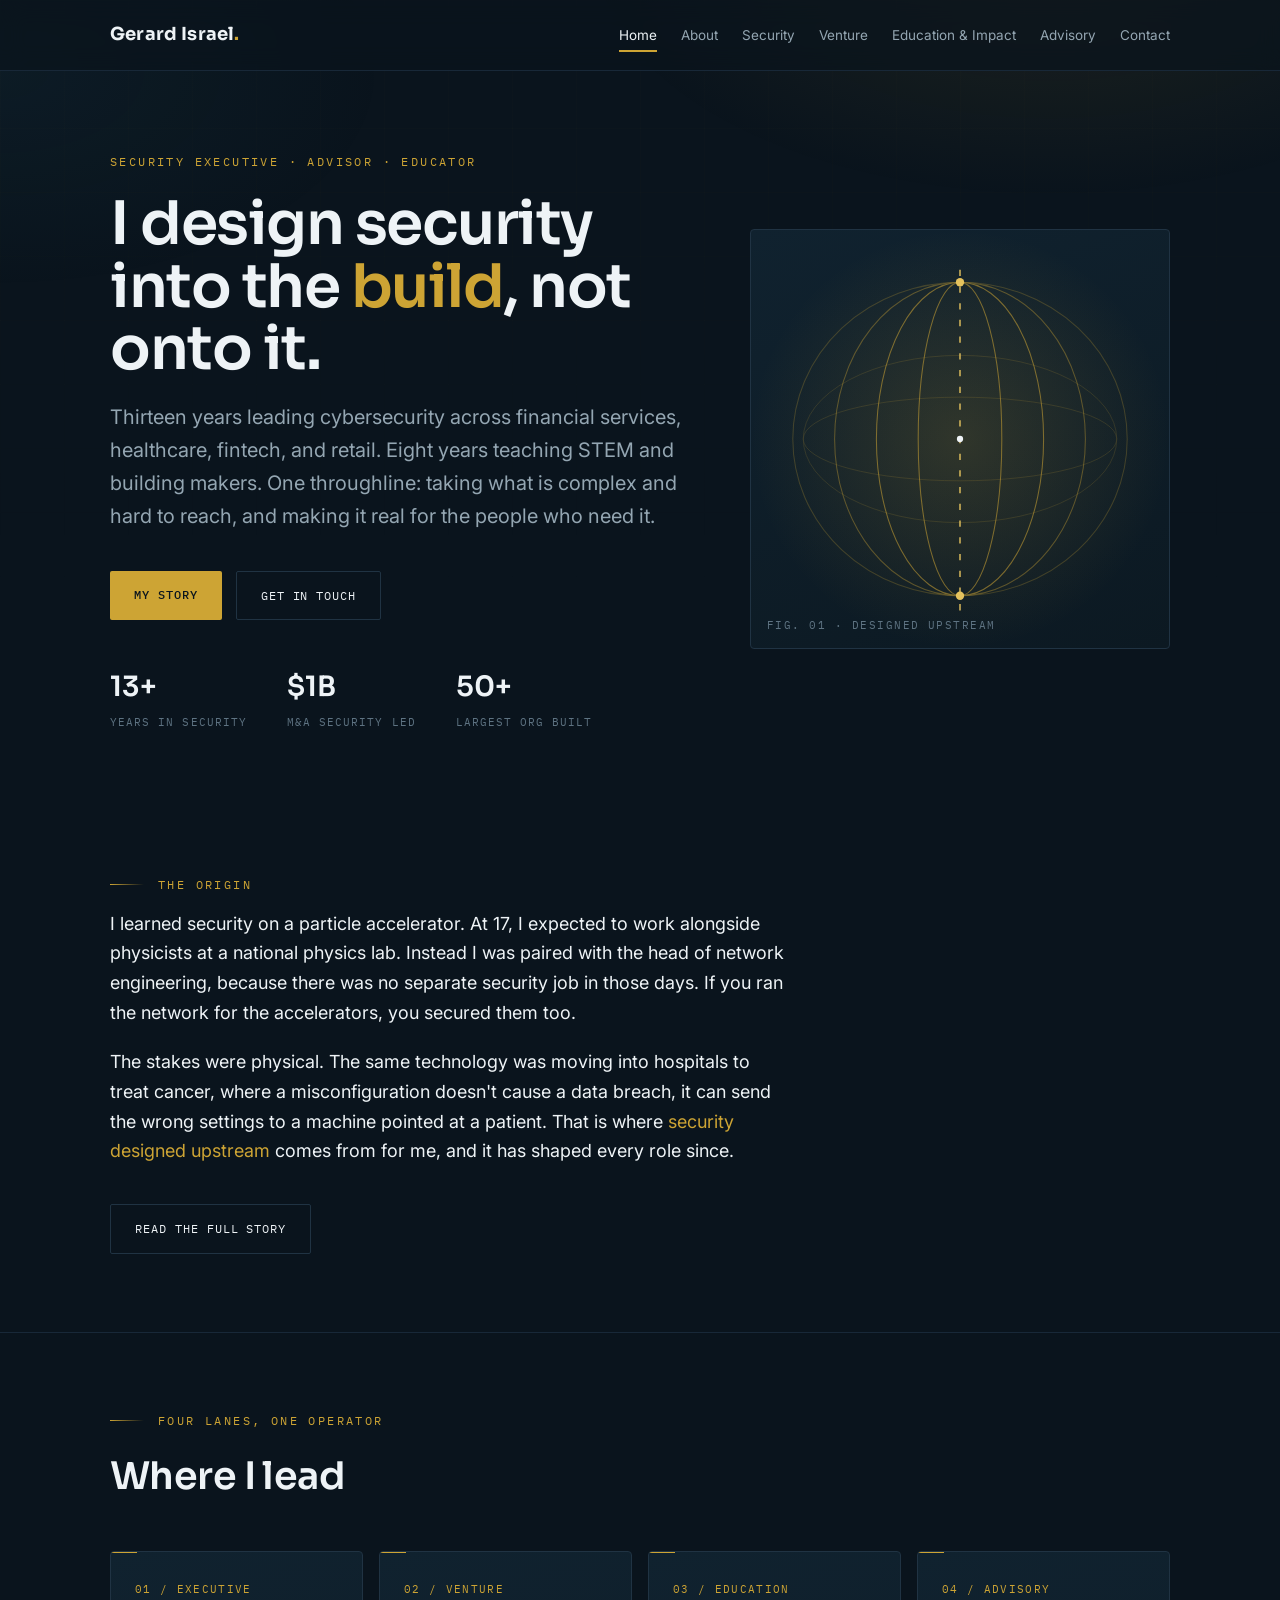
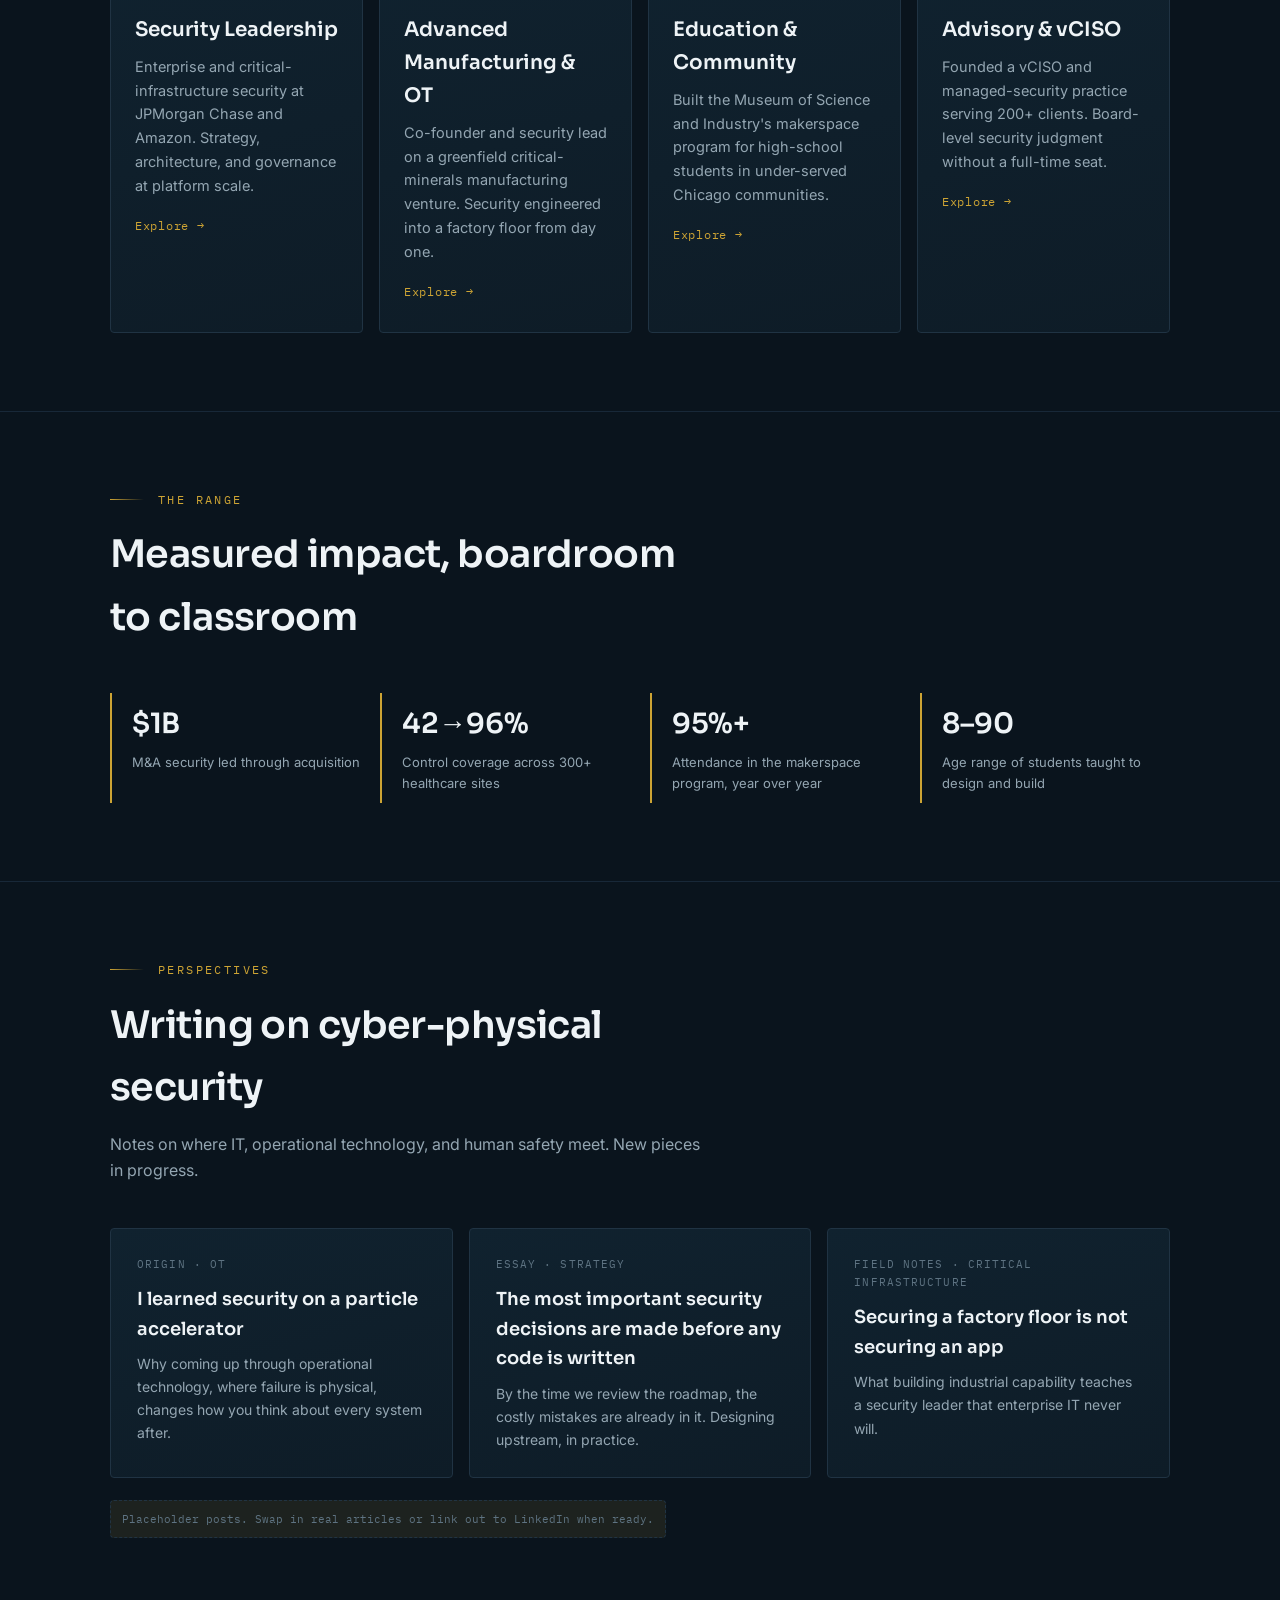
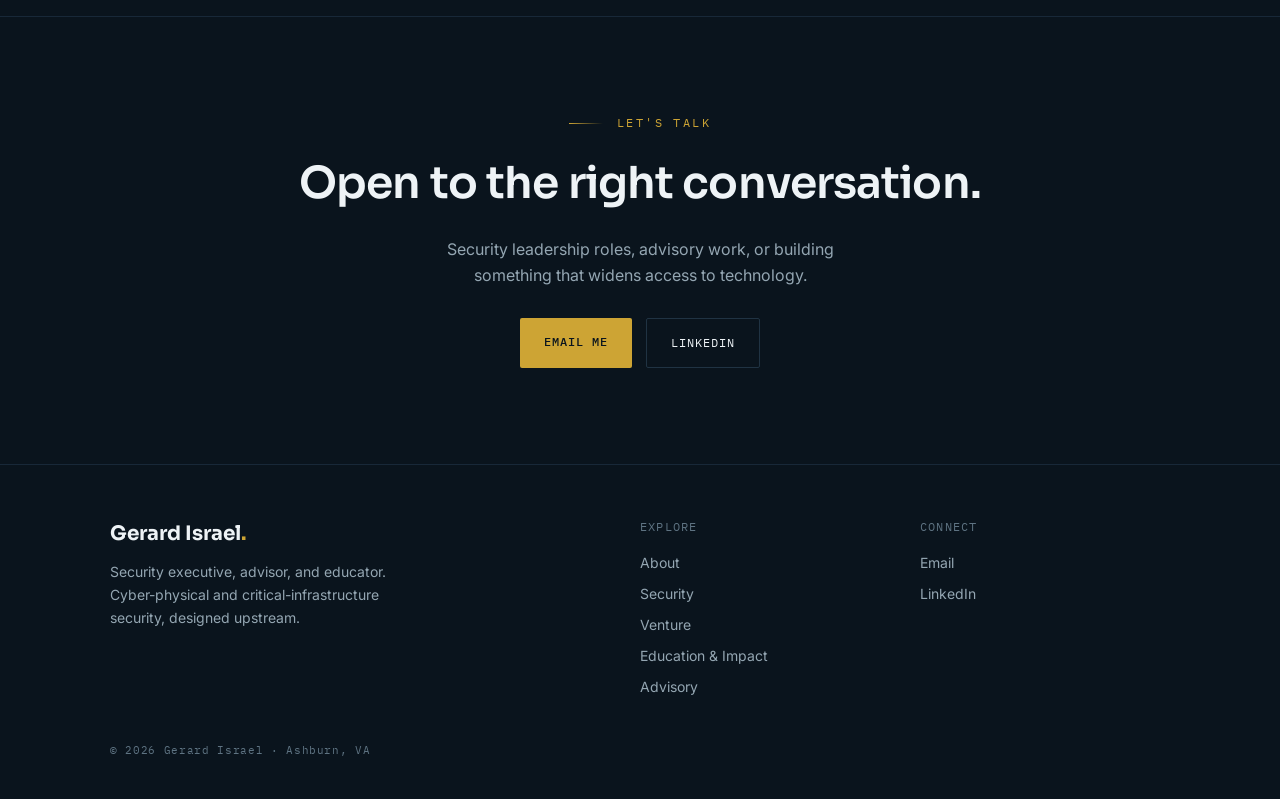
==== index.html @ 3f60c48b "Add files via upload" ====
<!DOCTYPE html>
<html lang="en">
<head>
<meta charset="UTF-8" />
<meta name="viewport" content="width=device-width, initial-scale=1.0" />
<title>Gerard Israel · Security Leader, Advisor, Educator</title>
<meta name="description" content="Gerard Israel: security executive, advisor, and educator across financial services, healthcare, fintech, and critical infrastructure." />
<link rel="preconnect" href="https://fonts.googleapis.com">
<link rel="preconnect" href="https://fonts.gstatic.com" crossorigin>
<link href="https://fonts.googleapis.com/css2?family=Sora:wght@400;500;600;700&family=Inter:wght@400;500;600&family=IBM+Plex+Mono:wght@400;500&display=swap" rel="stylesheet">
<link rel="stylesheet" href="style.css">
</head>
<body>

<header class="bar">
  <div class="wrap bar-inner">
    <a href="index.html" class="monogram">Gerard Israel<span class="dot">.</span></a>
    <nav class="links">
      <a href="index.html" class="here">Home</a>
      <a href="about.html">About</a>
      <a href="security.html">Security</a>
      <a href="venture.html">Venture</a>
      <a href="impact.html">Education &amp; Impact</a>
      <a href="advisory.html">Advisory</a>
      <a href="#contact" class="contact-link">Contact</a>
    </nav>
  </div>
</header>

<section class="hero">
  <div class="wrap">
    <div class="hero-grid">
      <div>
        <span class="eyebrow">Security Executive · Advisor · Educator</span>
        <h1>I design security into the <span class="accent">build</span>, not onto it.</h1>
        <p class="sub">Thirteen years leading cybersecurity across financial services, healthcare, fintech, and retail. Eight years teaching STEM and building makers. One throughline: taking what is complex and hard to reach, and making it real for the people who need it.</p>
        <div class="cta-row">
          <a class="btn primary" href="about.html">My story</a>
          <a class="btn ghost" href="#contact">Get in touch</a>
        </div>
        <div class="statrow" style="margin-top:44px;">
          <div class="stat"><div class="n">13+</div><div class="l">Years in security</div></div>
          <div class="stat"><div class="n">$1B</div><div class="l">M&amp;A security led</div></div>
          <div class="stat"><div class="n">50+</div><div class="l">Largest org built</div></div>
        </div>
      </div>
      <div class="signature reveal">
        <svg viewBox="0 0 400 400" role="img" aria-label="Magnetic field lines">
          <defs>
            <radialGradient id="glow" cx="50%" cy="50%" r="50%">
              <stop offset="0%" stop-color="rgba(205,164,52,0.18)"/>
              <stop offset="100%" stop-color="rgba(205,164,52,0)"/>
            </radialGradient>
          </defs>
          <rect width="400" height="400" fill="url(#glow)"/>
          <g fill="none" stroke="#CDA434" stroke-width="1" opacity="0.55">
            <ellipse cx="200" cy="200" rx="40"  ry="150"/>
            <ellipse cx="200" cy="200" rx="80"  ry="150"/>
            <ellipse cx="200" cy="200" rx="120" ry="150" opacity="0.7"/>
            <ellipse cx="200" cy="200" rx="160" ry="150" opacity="0.45"/>
          </g>
          <g fill="none" stroke="#CDA434" stroke-width="0.6" opacity="0.25">
            <ellipse cx="200" cy="200" rx="150" ry="40"/>
            <ellipse cx="200" cy="200" rx="150" ry="80"/>
          </g>
          <line class="beam" x1="200" y1="30" x2="200" y2="370" stroke="#E4C25E" stroke-width="1.5"
                stroke-dasharray="6 10" opacity="0.9">
            <animate attributeName="stroke-dashoffset" from="160" to="0" dur="4s" repeatCount="indefinite"/>
          </line>
          <circle cx="200" cy="50"  r="4" fill="#E4C25E"/>
          <circle cx="200" cy="350" r="4" fill="#E4C25E"/>
          <circle cx="200" cy="200" r="3" fill="#EEF3F6"/>
        </svg>
        <span class="tag">Fig. 01 · designed upstream</span>
      </div>
    </div>
  </div>
</section>

<section class="block">
  <div class="wrap">
    <div class="kicker">The origin</div>
    <div class="prose lg reveal">
      <p>I learned security on a particle accelerator. At 17, I expected to work alongside physicists at a national physics lab. Instead I was paired with the head of network engineering, because there was no separate security job in those days. If you ran the network for the accelerators, you secured them too.</p>
      <p>The stakes were physical. The same technology was moving into hospitals to treat cancer, where a misconfiguration doesn't cause a data breach, it can send the wrong settings to a machine pointed at a patient. That is where <span class="em">security designed upstream</span> comes from for me, and it has shaped every role since.</p>
    </div>
    <div class="cta-row reveal"><a class="btn ghost" href="about.html">Read the full story</a></div>
  </div>
</section>

<section class="block">
  <div class="wrap">
    <div class="sec-head reveal">
      <div class="kicker">Four lanes, one operator</div>
      <h2>Where I lead</h2>
    </div>
    <div class="pillars">
      <a class="pillar reveal" href="security.html">
        <div class="pnum">01 / EXECUTIVE</div>
        <h3>Security Leadership</h3>
        <p>Enterprise and critical-infrastructure security at JPMorgan Chase and Amazon. Strategy, architecture, and governance at platform scale.</p>
        <span class="go">Explore &rarr;</span>
      </a>
      <a class="pillar reveal" href="venture.html">
        <div class="pnum">02 / VENTURE</div>
        <h3>Advanced Manufacturing &amp; OT</h3>
        <p>Co-founder and security lead on a greenfield critical-minerals manufacturing venture. Security engineered into a factory floor from day one.</p>
        <span class="go">Explore &rarr;</span>
      </a>
      <a class="pillar reveal" href="impact.html">
        <div class="pnum">03 / EDUCATION</div>
        <h3>Education &amp; Community</h3>
        <p>Built the Museum of Science and Industry's makerspace program for high-school students in under-served Chicago communities.</p>
        <span class="go">Explore &rarr;</span>
      </a>
      <a class="pillar reveal" href="advisory.html">
        <div class="pnum">04 / ADVISORY</div>
        <h3>Advisory &amp; vCISO</h3>
        <p>Founded a vCISO and managed-security practice serving 200+ clients. Board-level security judgment without a full-time seat.</p>
        <span class="go">Explore &rarr;</span>
      </a>
    </div>
  </div>
</section>

<section class="block">
  <div class="wrap">
    <div class="sec-head reveal">
      <div class="kicker">The range</div>
      <h2>Measured impact, boardroom to classroom</h2>
    </div>
    <div class="outcomes">
      <div class="oc reveal"><div class="n">$1B</div><div class="l">M&amp;A security led through acquisition</div></div>
      <div class="oc reveal"><div class="n">42&rarr;96%</div><div class="l">Control coverage across 300+ healthcare sites</div></div>
      <div class="oc reveal"><div class="n">95%+</div><div class="l">Attendance in the makerspace program, year over year</div></div>
      <div class="oc reveal"><div class="n">8&ndash;90</div><div class="l">Age range of students taught to design and build</div></div>
    </div>
  </div>
</section>

<section class="block">
  <div class="wrap">
    <div class="sec-head reveal">
      <div class="kicker">Perspectives</div>
      <h2>Writing on cyber-physical security</h2>
      <p>Notes on where IT, operational technology, and human safety meet. New pieces in progress.</p>
    </div>
    <div class="plist">
      <div class="post reveal"><div class="meta">Origin · OT</div><h3>I learned security on a particle accelerator</h3><p>Why coming up through operational technology, where failure is physical, changes how you think about every system after.</p></div>
      <div class="post reveal"><div class="meta">Essay · Strategy</div><h3>The most important security decisions are made before any code is written</h3><p>By the time we review the roadmap, the costly mistakes are already in it. Designing upstream, in practice.</p></div>
      <div class="post reveal"><div class="meta">Field notes · Critical infrastructure</div><h3>Securing a factory floor is not securing an app</h3><p>What building industrial capability teaches a security leader that enterprise IT never will.</p></div>
    </div>
    <div class="flag reveal" style="margin-top:22px;">Placeholder posts. Swap in real articles or link out to LinkedIn when ready.</div>
  </div>
</section>

<section class="contact" id="contact">
  <div class="wrap">
    <div class="kicker" style="justify-content:center;">Let's talk</div>
    <h2>Open to the right conversation.</h2>
    <p>Security leadership roles, advisory work, or building something that widens access to technology.</p>
    <div class="contact-links">
      <a class="btn primary" href="mailto:GerardIsrael1@gmail.com">Email me</a>
      <a class="btn ghost" href="https://linkedin.com/in/gerardisrael" target="_blank" rel="noopener">LinkedIn</a>
    </div>
  </div>
</section>

<footer>
  <div class="wrap foot-grid">
    <div>
      <div class="foot-name">Gerard Israel<span class="dot">.</span></div>
      <p class="foot-tag">Security executive, advisor, and educator. Cyber-physical and critical-infrastructure security, designed upstream.</p>
    </div>
    <div>
      <div class="fmono">Explore</div>
      <a href="about.html">About</a>
      <a href="security.html">Security</a>
      <a href="venture.html">Venture</a>
      <a href="impact.html">Education &amp; Impact</a>
      <a href="advisory.html">Advisory</a>
    </div>
    <div>
      <div class="fmono">Connect</div>
      <a href="mailto:GerardIsrael1@gmail.com">Email</a>
      <a href="https://linkedin.com/in/gerardisrael" target="_blank" rel="noopener">LinkedIn</a>
    </div>
  </div>
  <div class="wrap"><div class="foot-legal">&copy; <span id="yr"></span> Gerard Israel · Ashburn, VA</div></div>
</footer>

<script>
  document.getElementById('yr').textContent = new Date().getFullYear();
  const io = new IntersectionObserver((e)=>{e.forEach(x=>{if(x.isIntersecting){x.target.classList.add('in');io.unobserve(x.target);}})},{threshold:.12});
  document.querySelectorAll('.reveal').forEach(el=>io.observe(el));
</script>
</body>
</html>
---- style.css ----
/* ============================================================
   Gerard Israel — shared site styles  (v2, elevated)
   Palette: ink navy + brass. Signature motif: magnetic field lines.
   Change a value in :root and every page updates.
   ============================================================ */

:root{
  --ink:      #0A141D;
  --ink-2:    #0C1922;
  --surface:  #10222F;
  --surface-2:#0E1C27;
  --line:     #203343;
  --line-soft:#182838;
  --paper:    #EEF3F6;
  --slate:    #94A6B2;
  --slate-dim:#5E7382;
  --brass:    #CDA434;
  --brass-lt: #E4C25E;
  --brass-soft: rgba(205,164,52,.10);

  --display: 'Sora', sans-serif;
  --body:    'Inter', sans-serif;
  --mono:    'IBM Plex Mono', monospace;

  --maxw: 1120px;
}

*{ box-sizing:border-box; margin:0; padding:0; }
html{ scroll-behavior:smooth; }
body{
  background:var(--ink);
  color:var(--paper);
  font-family:var(--body);
  line-height:1.65;
  -webkit-font-smoothing:antialiased;
  position:relative;
}
/* layered ambiance: faint field glow + blueprint grid */
body::before{
  content:""; position:fixed; inset:0; z-index:-2; pointer-events:none;
  background:
    radial-gradient(60% 45% at 82% -5%, rgba(205,164,52,.10), transparent 60%),
    radial-gradient(50% 40% at 0% 8%, rgba(45,120,140,.08), transparent 60%);
}
body::after{
  content:""; position:fixed; inset:0; z-index:-2; pointer-events:none; opacity:.5;
  background-image:
    linear-gradient(rgba(205,164,52,.04) 1px, transparent 1px),
    linear-gradient(90deg, rgba(205,164,52,.04) 1px, transparent 1px);
  background-size:64px 64px, 64px 64px;
  -webkit-mask-image:linear-gradient(180deg, #000, transparent 70%);
          mask-image:linear-gradient(180deg, #000, transparent 70%);
}
a{ color:inherit; text-decoration:none; }
.wrap{ max-width:var(--maxw); margin:0 auto; padding:0 30px; }

.eyebrow{
  font-family:var(--mono); font-size:12px; letter-spacing:.2em;
  text-transform:uppercase; color:var(--brass);
}
.kicker{
  display:flex; align-items:center; gap:14px;
  font-family:var(--mono); font-size:12px; letter-spacing:.2em;
  text-transform:uppercase; color:var(--brass); margin-bottom:14px;
}
.kicker::before{ content:""; width:34px; height:1px; background:linear-gradient(90deg,var(--brass),transparent); }

.rule{ height:1px; border:0; margin:0; background:linear-gradient(90deg, var(--brass), transparent 70%); opacity:.4; }

/* ---------------- top bar / nav ---------------- */
header.bar{
  position:sticky; top:0; z-index:50;
  backdrop-filter:blur(12px);
  background:rgba(10,20,29,.72);
  border-bottom:1px solid var(--line-soft);
}
.bar-inner{ display:flex; align-items:center; justify-content:space-between; height:70px; }
.monogram{ font-family:var(--display); font-weight:700; font-size:18px; letter-spacing:.01em; }
.monogram .dot{ color:var(--brass); }
nav.links{ display:flex; gap:24px; font-size:13.5px; color:var(--slate); }
nav.links a{ position:relative; padding:4px 0; transition:color .2s ease; }
nav.links a:hover{ color:var(--paper); }
nav.links a.here{ color:var(--paper); }
nav.links a.here::after{ content:""; position:absolute; left:0; right:0; bottom:-2px; height:2px; background:var(--brass); }
@media(max-width:900px){ nav.links{ gap:16px; font-size:13px; } }
@media(max-width:640px){ nav.links a.contact-link{ display:none; } }

/* ---------------- buttons ---------------- */
.btn{
  font-family:var(--mono); font-size:12px; letter-spacing:.08em; text-transform:uppercase;
  padding:14px 24px; border-radius:2px; cursor:pointer; transition:all .2s ease;
  display:inline-block;
}
.btn.primary{ background:var(--brass); color:var(--ink); font-weight:500; }
.btn.primary:hover{ background:var(--brass-lt); transform:translateY(-1px); }
.btn.ghost{ border:1px solid var(--line); color:var(--paper); }
.btn.ghost:hover{ border-color:var(--brass); color:var(--brass); }
.cta-row{ display:flex; gap:14px; flex-wrap:wrap; margin-top:38px; }

/* ---------------- hero ---------------- */
.hero{ padding:76px 0 66px; position:relative; }
.hero-grid{ display:grid; grid-template-columns:1.15fr .85fr; gap:40px; align-items:center; }
@media(max-width:860px){ .hero-grid{ grid-template-columns:1fr; gap:20px; } }
.hero h1{
  font-family:var(--display); font-weight:600;
  font-size:clamp(36px,5.2vw,60px); line-height:1.04; letter-spacing:-.025em;
  margin:20px 0 20px; max-width:14ch;
}
.hero.wide h1{ max-width:20ch; }
.hero h1 .accent{ color:var(--brass); }
.hero .sub{ font-size:clamp(17px,2vw,20px); color:var(--slate); max-width:56ch; }

/* signature graphic panel */
.signature{
  position:relative; aspect-ratio:1/1; width:100%; max-width:420px; margin-left:auto;
  border:1px solid var(--line); border-radius:4px;
  background:linear-gradient(160deg, var(--surface), var(--ink-2));
  overflow:hidden;
}
.signature svg{ position:absolute; inset:0; width:100%; height:100%; }
.signature .tag{
  position:absolute; left:16px; bottom:14px; z-index:2;
  font-family:var(--mono); font-size:10.5px; letter-spacing:.14em; text-transform:uppercase; color:var(--slate-dim);
}
@media(max-width:860px){ .signature{ max-width:320px; margin:8px auto 0; } }

/* stat row */
.statrow{ display:flex; flex-wrap:wrap; gap:14px 40px; margin-top:8px; }
.stat .n{ font-family:var(--display); font-weight:600; font-size:28px; color:var(--paper); }
.stat .l{ font-family:var(--mono); font-size:10.5px; letter-spacing:.1em; text-transform:uppercase; color:var(--slate-dim); margin-top:3px; }

/* subpage hero motif (no inline svg needed) */
.hero.motif::after{
  content:""; position:absolute; right:-6%; top:50%; transform:translateY(-50%);
  width:46%; height:150%; z-index:-1; opacity:.5; pointer-events:none;
  background:
    radial-gradient(closest-side, transparent 58%, rgba(205,164,52,.18) 59%, transparent 61%),
    radial-gradient(closest-side, transparent 44%, rgba(205,164,52,.14) 45%, transparent 47%),
    radial-gradient(closest-side, transparent 30%, rgba(205,164,52,.10) 31%, transparent 33%);
  background-repeat:no-repeat; background-position:center;
}
@media(max-width:860px){ .hero.motif::after{ display:none; } }

/* ---------------- generic section ---------------- */
section.block{ padding:78px 0; position:relative; }
section.block + section.block{ border-top:1px solid var(--line-soft); }
.sec-head{ margin-bottom:44px; max-width:60ch; }
.sec-head h2{ font-family:var(--display); font-weight:600; font-size:clamp(27px,3.4vw,38px); letter-spacing:-.015em; }
.sec-head p{ color:var(--slate); margin-top:12px; font-size:16px; }
.lede{ font-size:clamp(19px,2.2vw,23px); color:var(--paper); max-width:44ch; line-height:1.5; }

/* card grids */
.grid3{ display:grid; grid-template-columns:repeat(auto-fit,minmax(260px,1fr)); gap:16px; }
.card{
  position:relative; border:1px solid var(--line); border-radius:4px; padding:26px 24px;
  background:linear-gradient(165deg, var(--surface), var(--surface-2));
  transition:border-color .25s ease, transform .25s ease;
  overflow:hidden;
}
.card::before{ content:""; position:absolute; top:0; left:0; width:26px; height:1px; background:var(--brass); transition:width .25s ease; }
.card:hover{ border-color:var(--brass); transform:translateY(-3px); }
.card:hover::before{ width:100%; }
.card .ci{ font-family:var(--mono); font-size:11px; color:var(--brass); letter-spacing:.12em; }
.card h3{ font-family:var(--display); font-weight:600; font-size:17.5px; margin:14px 0 9px; }
.card p{ font-size:14px; color:var(--slate); }

/* pillars (home) */
.pillars{ display:grid; grid-template-columns:repeat(auto-fit,minmax(240px,1fr)); gap:16px; }
.pillar{
  position:relative; display:block; border:1px solid var(--line); border-radius:4px; padding:28px 24px;
  background:linear-gradient(165deg, var(--surface), var(--surface-2));
  transition:border-color .25s ease, transform .25s ease; overflow:hidden;
}
.pillar::before{ content:""; position:absolute; top:0; left:0; width:26px; height:1px; background:var(--brass); transition:width .25s ease; }
.pillar:hover{ border-color:var(--brass); transform:translateY(-3px); }
.pillar:hover::before{ width:100%; }
.pillar .pnum{ font-family:var(--mono); font-size:11px; color:var(--brass); letter-spacing:.12em; }
.pillar h3{ font-family:var(--display); font-weight:600; font-size:20px; margin:14px 0 9px; }
.pillar p{ font-size:14.5px; color:var(--slate); }
.pillar .go{ font-family:var(--mono); font-size:12px; color:var(--brass); letter-spacing:.06em; margin-top:18px; display:inline-block; transition:letter-spacing .2s ease; }
.pillar:hover .go{ letter-spacing:.14em; }

/* timeline */
.tl-item{ display:grid; grid-template-columns:150px 1fr; gap:34px; padding:30px 0; border-top:1px solid var(--line-soft); position:relative; }
.tl-item:first-child{ border-top:none; }
@media(max-width:680px){ .tl-item{ grid-template-columns:1fr; gap:10px; } }
.tl-date{ font-family:var(--mono); font-size:13px; color:var(--brass); letter-spacing:.04em; padding-top:5px; }
.tl-body h3{ font-family:var(--display); font-weight:600; font-size:21px; letter-spacing:-.01em; }
.tl-body .org{ color:var(--slate); font-size:14.5px; margin:3px 0 14px; }
.tl-body ul{ list-style:none; }
.tl-body li{ font-size:14.5px; color:var(--paper); padding-left:20px; position:relative; margin-bottom:8px; }
.tl-body li::before{ content:""; position:absolute; left:0; top:10px; width:7px; height:7px; background:var(--brass); border-radius:50%; box-shadow:0 0 0 3px rgba(205,164,52,.14); }
.nested{ margin-top:20px; padding-top:18px; border-top:1px dashed var(--line); }
.nested .role{ font-family:var(--display); font-weight:600; font-size:16px; }
.nested .role span{ font-family:var(--mono); font-size:12px; color:var(--brass); font-weight:400; margin-left:8px; }

/* outcomes strip */
.outcomes{ display:grid; grid-template-columns:repeat(auto-fit,minmax(200px,1fr)); gap:20px; }
.oc{ border-left:2px solid var(--brass); padding:8px 0 8px 20px; }
.oc .n{ font-family:var(--display); font-weight:600; font-size:28px; letter-spacing:-.01em; }
.oc .l{ font-size:13px; color:var(--slate); margin-top:5px; }

/* panels / two-col */
.twocol{ display:grid; grid-template-columns:1fr 1fr; gap:26px; }
@media(max-width:760px){ .twocol{ grid-template-columns:1fr; } }
.panel{ border:1px solid var(--line); border-radius:4px; padding:32px; background:linear-gradient(165deg,var(--surface),var(--surface-2)); }
.panel h3{ font-family:var(--display); font-weight:600; font-size:20px; margin-bottom:14px; }
.panel p{ color:var(--slate); font-size:15px; margin-bottom:12px; }
.panel ul{ list-style:none; }
.panel li{ font-size:14.5px; padding-left:20px; position:relative; margin-bottom:9px; color:var(--paper); }
.panel li::before{ content:"\203A"; position:absolute; left:0; color:var(--brass); }
.flag{ font-family:var(--mono); font-size:11px; color:var(--slate-dim); background:var(--brass-soft); border:1px dashed var(--line); border-radius:4px; padding:9px 11px; margin-top:16px; display:inline-block; }

/* feature list */
.feature-list{ display:grid; grid-template-columns:repeat(auto-fit,minmax(280px,1fr)); gap:22px; }
.feature{ border-top:2px solid var(--brass); padding-top:18px; }
.feature h4{ font-family:var(--display); font-weight:600; font-size:17px; margin-bottom:7px; }
.feature p{ font-size:14.5px; color:var(--slate); }

/* pull quote */
.pullquote{
  font-family:var(--display); font-weight:500; font-size:clamp(22px,3.2vw,32px);
  line-height:1.35; letter-spacing:-.015em; max-width:24ch;
  border-left:3px solid var(--brass); padding-left:28px; margin:8px 0;
}

/* narrative prose */
.prose{ max-width:68ch; }
.prose p{ font-size:16.5px; color:var(--paper); margin-bottom:20px; }
.prose p .em{ color:var(--brass); font-style:normal; }
.prose.lg p{ font-size:18px; }

/* portrait slot */
.portrait{
  position:relative; width:100%; aspect-ratio:4/5; border:1px solid var(--line); border-radius:4px;
  overflow:hidden;
  background:
    repeating-linear-gradient(135deg, rgba(205,164,52,.05) 0 10px, transparent 10px 20px),
    linear-gradient(165deg,var(--surface),var(--ink-2));
  display:flex; align-items:center; justify-content:center; text-align:center;
  font-family:var(--mono); font-size:11px; letter-spacing:.12em; text-transform:uppercase; color:var(--slate-dim);
}
.portrait img{ display:block; width:100%; height:100%; object-fit:cover; object-position:center 15%; }
.portrait::after{ content:""; position:absolute; inset:0; pointer-events:none;
  background:linear-gradient(180deg, transparent 62%, rgba(10,20,29,.55)); }

/* certs */
.certs{ display:flex; flex-wrap:wrap; gap:10px; }
.chip{ font-family:var(--mono); font-size:12.5px; color:var(--paper); border:1px solid var(--line); border-radius:3px; padding:10px 14px; background:var(--surface); }
.chip.prog{ color:var(--brass); border-color:var(--brass); }

/* perspectives */
.plist{ display:grid; grid-template-columns:repeat(auto-fit,minmax(280px,1fr)); gap:16px; }
.post{ border:1px solid var(--line); border-radius:4px; padding:26px; background:linear-gradient(165deg,var(--surface),var(--surface-2)); transition:border-color .25s ease, transform .25s ease; }
.post:hover{ border-color:var(--brass); transform:translateY(-3px); }
.post .meta{ font-family:var(--mono); font-size:11px; letter-spacing:.1em; text-transform:uppercase; color:var(--slate-dim); }
.post h3{ font-family:var(--display); font-weight:600; font-size:18px; margin:12px 0 8px; }
.post p{ font-size:14px; color:var(--slate); }

/* contact */
.contact{ text-align:center; padding:96px 0; border-top:1px solid var(--line-soft); }
.contact h2{ font-family:var(--display); font-weight:600; font-size:clamp(29px,4vw,44px); margin-bottom:16px; letter-spacing:-.02em; }
.contact p{ color:var(--slate); max-width:46ch; margin:0 auto 30px; }
.contact-links{ display:flex; gap:14px; justify-content:center; flex-wrap:wrap; }

/* footer */
footer{ border-top:1px solid var(--line-soft); padding:52px 0 40px; }
.foot-grid{ display:grid; grid-template-columns:2fr 1fr 1fr; gap:30px; }
@media(max-width:680px){ .foot-grid{ grid-template-columns:1fr; gap:24px; } }
.foot-grid .fmono{ font-family:var(--mono); font-size:12px; letter-spacing:.1em; text-transform:uppercase; color:var(--slate-dim); margin-bottom:14px; }
.foot-grid a{ display:block; color:var(--slate); font-size:14px; margin-bottom:8px; transition:color .2s ease; }
.foot-grid a:hover{ color:var(--brass); }
.foot-name{ font-family:var(--display); font-weight:700; font-size:20px; }
.foot-name .dot{ color:var(--brass); }
.foot-tag{ color:var(--slate); font-size:14px; margin-top:10px; max-width:36ch; }
.foot-legal{ font-family:var(--mono); font-size:11px; letter-spacing:.06em; color:var(--slate-dim); margin-top:34px; }

/* reveal + a11y */
.reveal{ opacity:0; transform:translateY(18px); transition:opacity .7s ease, transform .7s ease; }
.reveal.in{ opacity:1; transform:none; }
@media(prefers-reduced-motion:reduce){
  .reveal{ opacity:1; transform:none; transition:none; }
  html{ scroll-behavior:auto; }
  .beam{ animation:none !important; }
}
:focus-visible{ outline:2px solid var(--brass); outline-offset:3px; }
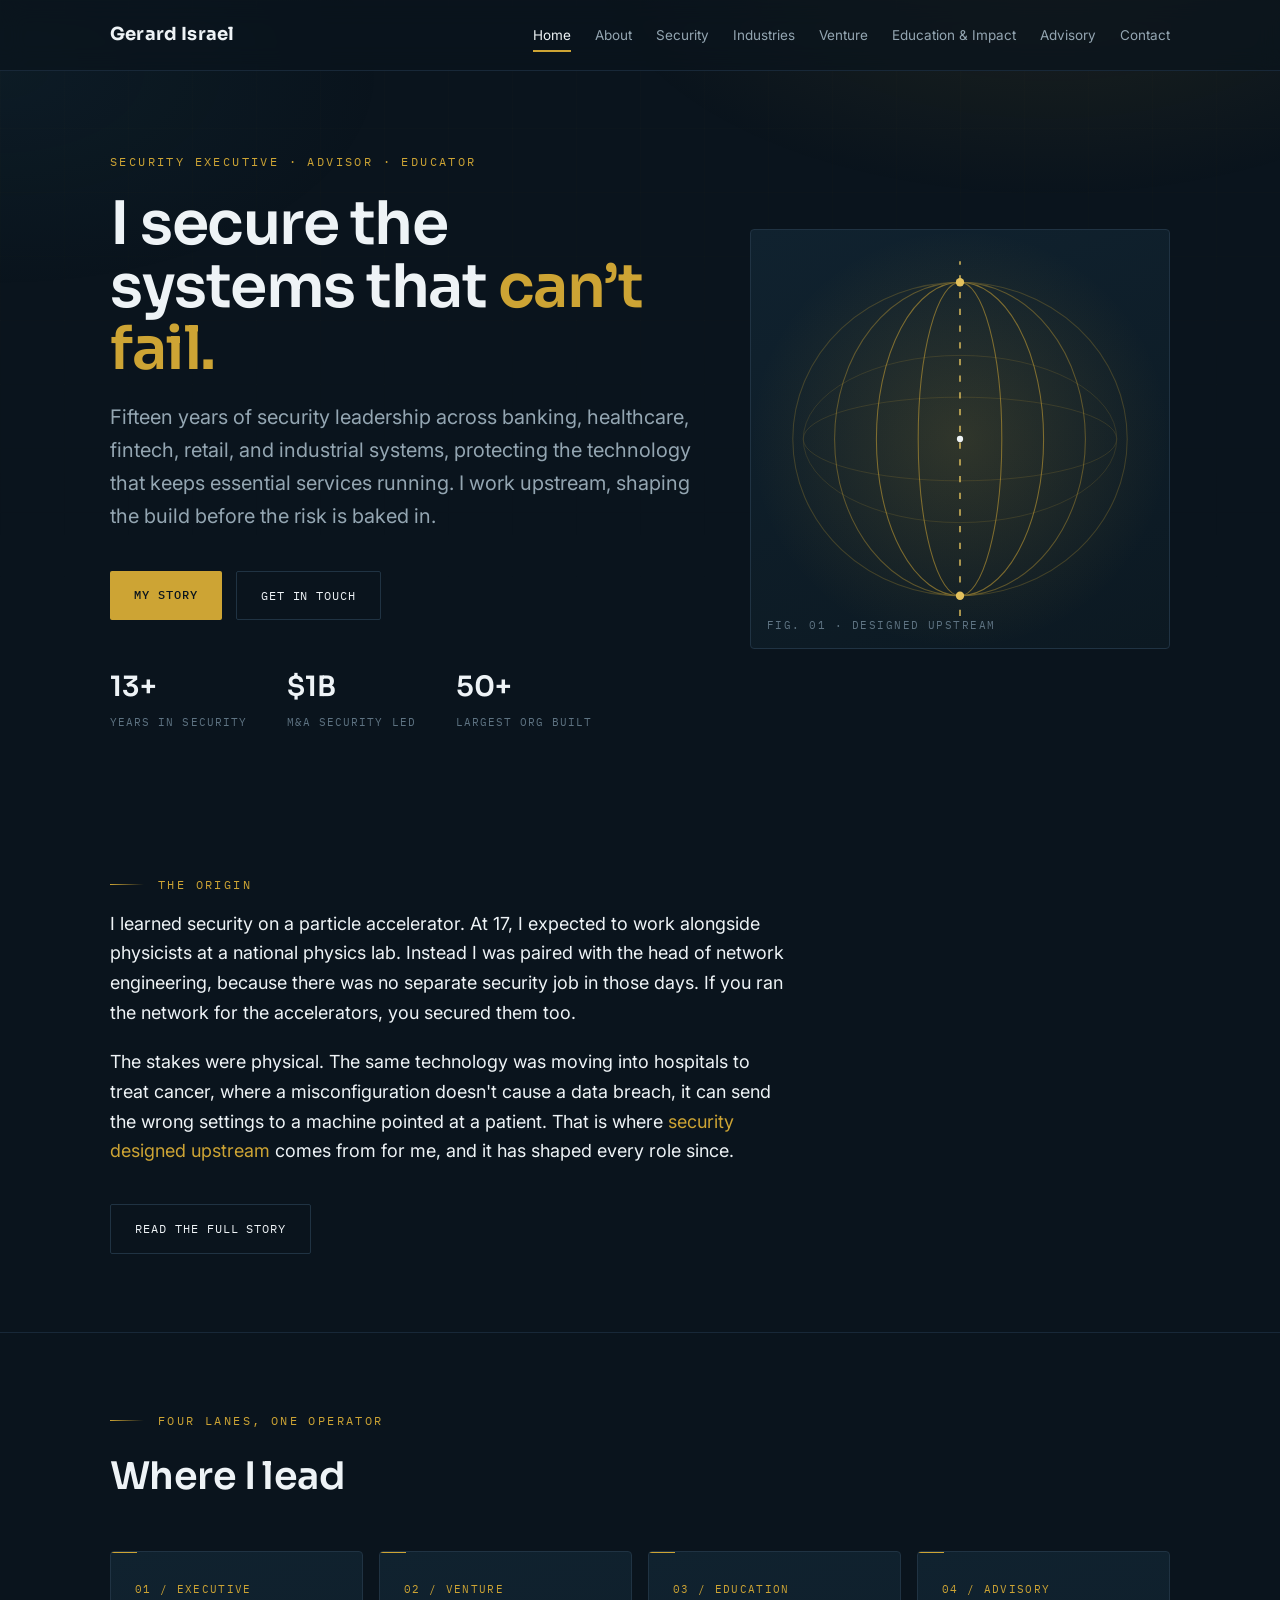
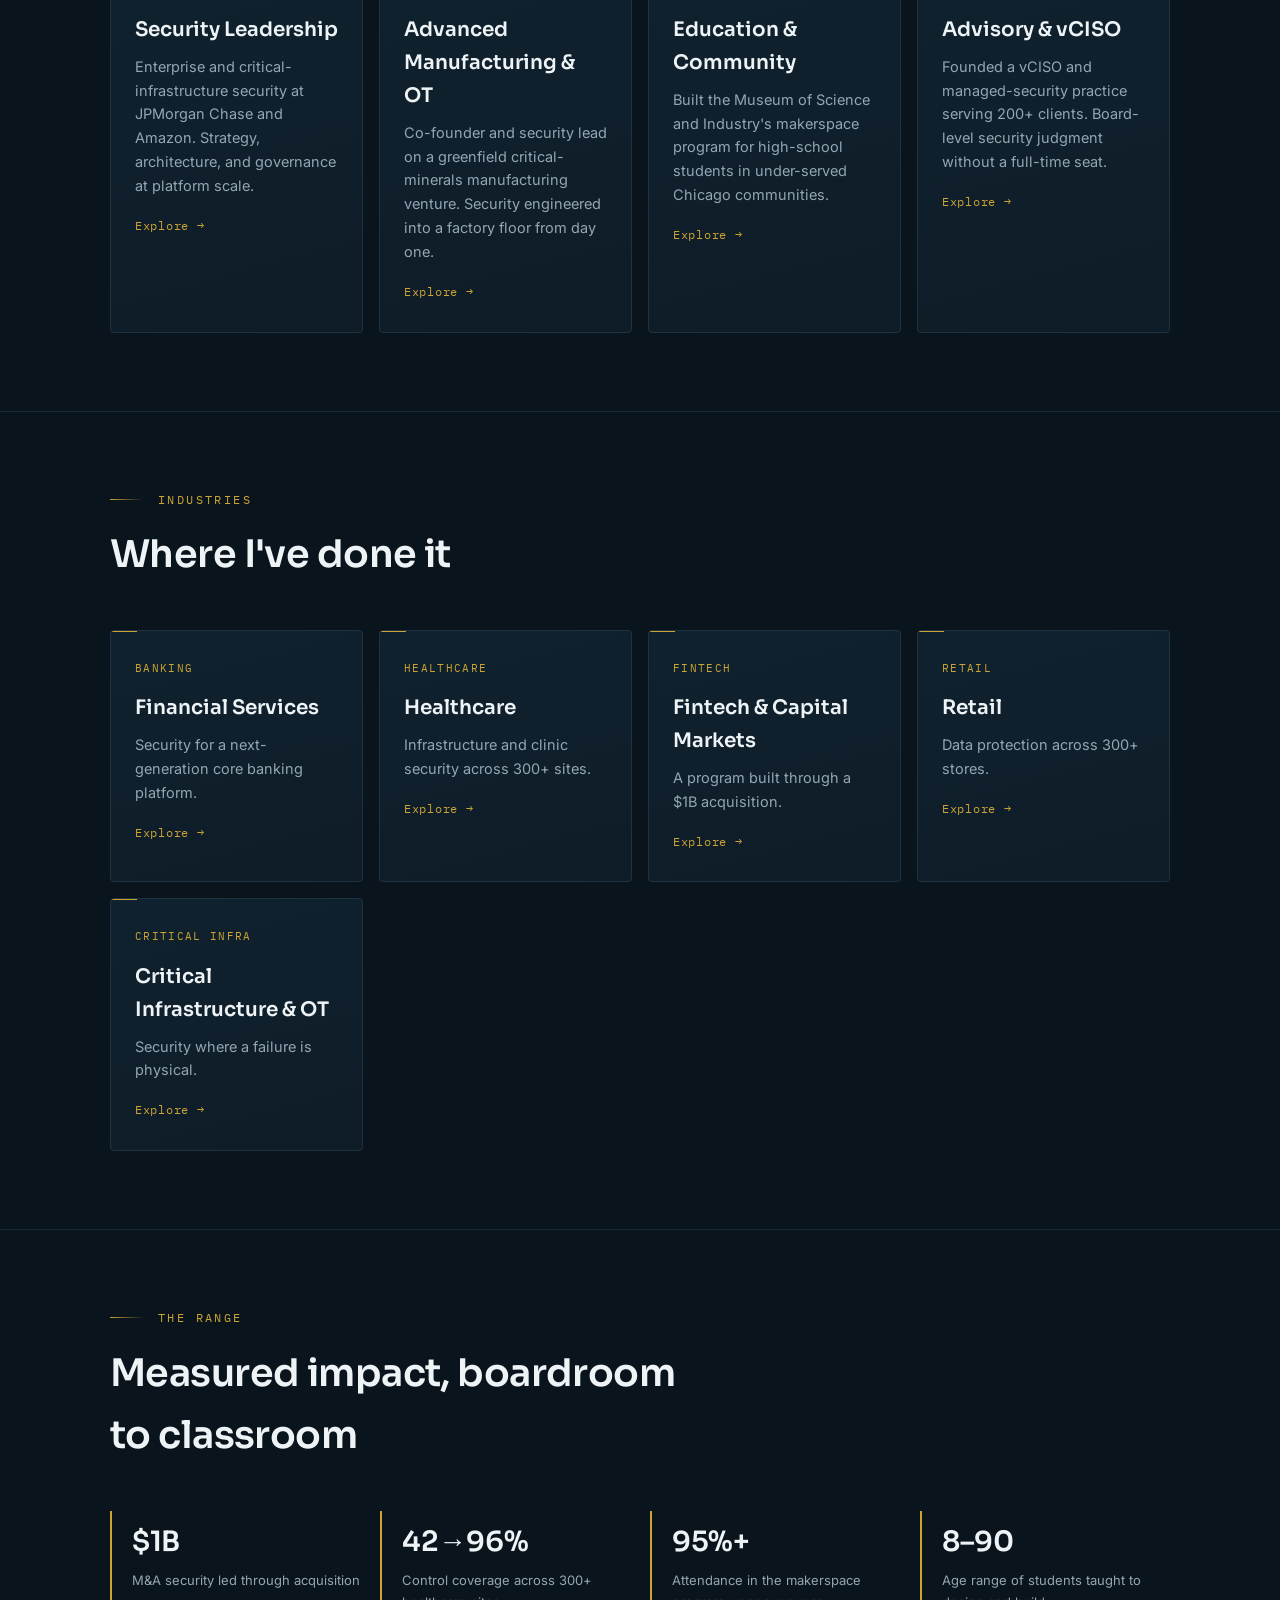
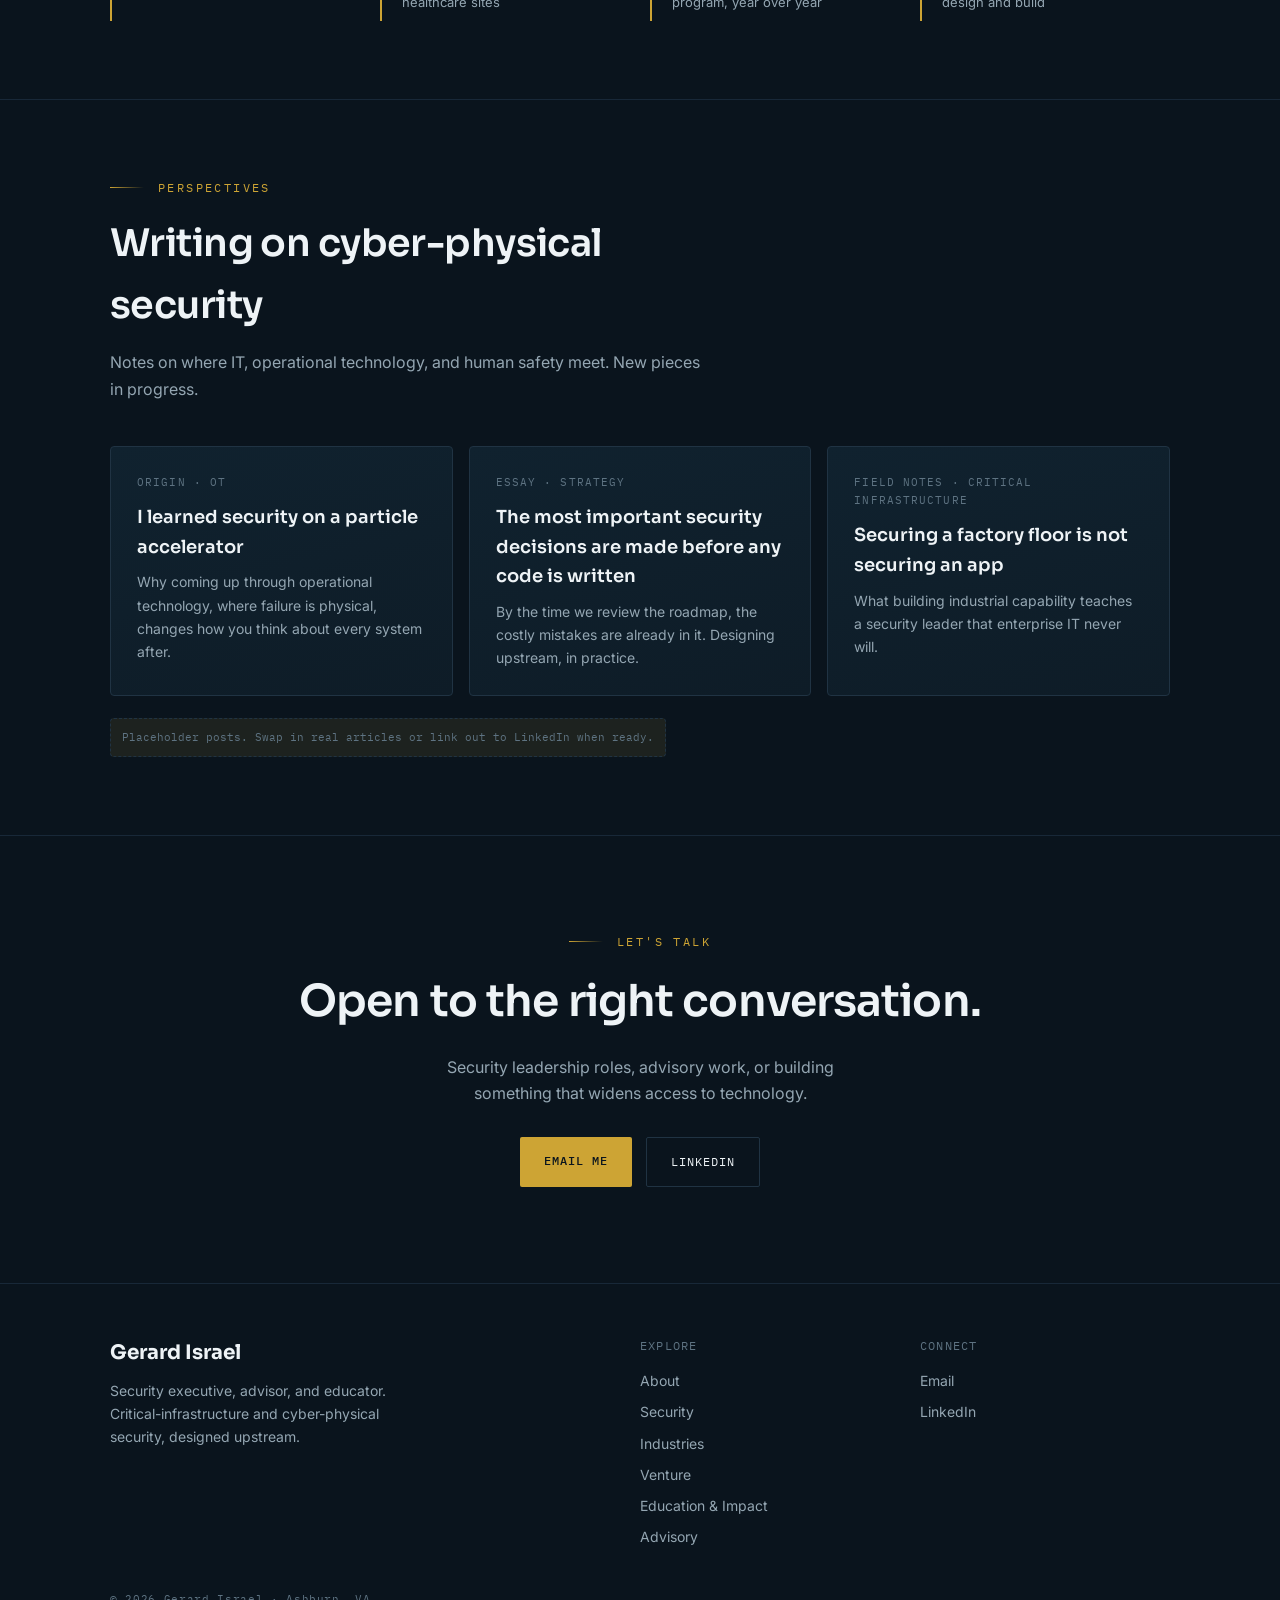
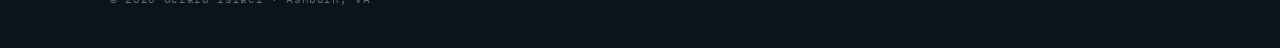
==== commit bae1aa12: "Add files via upload" ====
--- a/index.html
+++ b/index.html
@@ -14,13 +14,15 @@
 
 <header class="bar">
   <div class="wrap bar-inner">
-    <a href="index.html" class="monogram">Gerard Israel<span class="dot">.</span></a>
+    <a href="index.html" class="monogram">Gerard Israel</a>
+    <button class="nav-toggle" aria-label="Menu" aria-expanded="false" onclick="toggleNav(this)">&#9776;</button>
     <nav class="links">
       <a href="index.html" class="here">Home</a>
       <a href="about.html">About</a>
       <a href="security.html">Security</a>
+      <a href="industries.html">Industries</a>
       <a href="venture.html">Venture</a>
-      <a href="impact.html">Education &amp; Impact</a>
+      <a href="impact.html">Education & Impact</a>
       <a href="advisory.html">Advisory</a>
       <a href="#contact" class="contact-link">Contact</a>
     </nav>
@@ -32,8 +34,8 @@
     <div class="hero-grid">
       <div>
         <span class="eyebrow">Security Executive · Advisor · Educator</span>
-        <h1>I design security into the <span class="accent">build</span>, not onto it.</h1>
-        <p class="sub">Thirteen years leading cybersecurity across financial services, healthcare, fintech, and retail. Eight years teaching STEM and building makers. One throughline: taking what is complex and hard to reach, and making it real for the people who need it.</p>
+        <h1>I secure the systems that <span class="accent">can’t fail.</span></h1>
+        <p class="sub">Fifteen years of security leadership across banking, healthcare, fintech, retail, and industrial systems, protecting the technology that keeps essential services running. I work upstream, shaping the build before the risk is baked in.</p>
         <div class="cta-row">
           <a class="btn primary" href="about.html">My story</a>
           <a class="btn ghost" href="#contact">Get in touch</a>
@@ -125,6 +127,19 @@
 
 <section class="block">
   <div class="wrap">
+    <div class="sec-head reveal"><div class="kicker">Industries</div><h2>Where I've done it</h2></div>
+    <div class="pillars">
+      <a class="pillar reveal" href="financial-services.html"><div class="pnum">BANKING</div><h3>Financial Services</h3><p>Security for a next-generation core banking platform.</p><span class="go">Explore &rarr;</span></a>
+      <a class="pillar reveal" href="healthcare.html"><div class="pnum">HEALTHCARE</div><h3>Healthcare</h3><p>Infrastructure and clinic security across 300+ sites.</p><span class="go">Explore &rarr;</span></a>
+      <a class="pillar reveal" href="fintech.html"><div class="pnum">FINTECH</div><h3>Fintech &amp; Capital Markets</h3><p>A program built through a $1B acquisition.</p><span class="go">Explore &rarr;</span></a>
+      <a class="pillar reveal" href="retail.html"><div class="pnum">RETAIL</div><h3>Retail</h3><p>Data protection across 300+ stores.</p><span class="go">Explore &rarr;</span></a>
+      <a class="pillar reveal" href="critical-infrastructure.html"><div class="pnum">CRITICAL INFRA</div><h3>Critical Infrastructure &amp; OT</h3><p>Security where a failure is physical.</p><span class="go">Explore &rarr;</span></a>
+    </div>
+  </div>
+</section>
+
+<section class="block">
+  <div class="wrap">
     <div class="sec-head reveal">
       <div class="kicker">The range</div>
       <h2>Measured impact, boardroom to classroom</h2>
@@ -169,13 +184,14 @@
 <footer>
   <div class="wrap foot-grid">
     <div>
-      <div class="foot-name">Gerard Israel<span class="dot">.</span></div>
-      <p class="foot-tag">Security executive, advisor, and educator. Cyber-physical and critical-infrastructure security, designed upstream.</p>
+      <div class="foot-name">Gerard Israel</div>
+      <p class="foot-tag">Security executive, advisor, and educator. Critical-infrastructure and cyber-physical security, designed upstream.</p>
     </div>
     <div>
       <div class="fmono">Explore</div>
       <a href="about.html">About</a>
       <a href="security.html">Security</a>
+      <a href="industries.html">Industries</a>
       <a href="venture.html">Venture</a>
       <a href="impact.html">Education &amp; Impact</a>
       <a href="advisory.html">Advisory</a>
@@ -191,8 +207,9 @@
 
 <script>
   document.getElementById('yr').textContent = new Date().getFullYear();
-  const io = new IntersectionObserver((e)=>{e.forEach(x=>{if(x.isIntersecting){x.target.classList.add('in');io.unobserve(x.target);}})},{threshold:.12});
-  document.querySelectorAll('.reveal').forEach(el=>io.observe(el));
+  function toggleNav(btn){var h=btn.closest('header'); var open=h.classList.toggle('open'); btn.setAttribute('aria-expanded', open);}
+  var io=new IntersectionObserver(function(es){es.forEach(function(x){if(x.isIntersecting){x.target.classList.add('in');io.unobserve(x.target);}});},{threshold:.12});
+  document.querySelectorAll('.reveal').forEach(function(el){io.observe(el);});
 </script>
 </body>
 </html>
--- a/style.css
+++ b/style.css
@@ -284,3 +284,21 @@
   .beam{ animation:none !important; }
 }
 :focus-visible{ outline:2px solid var(--brass); outline-offset:3px; }
+
+/* ---------------- mobile nav (hamburger) ---------------- */
+.nav-toggle{ display:none; background:none; border:0; color:var(--paper); font-size:22px; line-height:1; cursor:pointer; padding:6px; }
+@media(max-width:900px){
+  nav.links{ gap:0; }
+  .nav-toggle{ display:block; }
+  header.bar nav.links{
+    position:absolute; top:100%; left:0; right:0;
+    flex-direction:column; align-items:stretch;
+    background:rgba(10,20,29,.98); border-bottom:1px solid var(--line);
+    padding:6px 0; display:none;
+  }
+  header.bar.open nav.links{ display:flex; }
+  header.bar nav.links a{ padding:13px 30px; width:100%; font-size:15px; }
+  header.bar nav.links a.contact-link{ display:block; }
+  header.bar nav.links a.here::after{ display:none; }
+  header.bar nav.links a.here{ color:var(--brass); }
+}
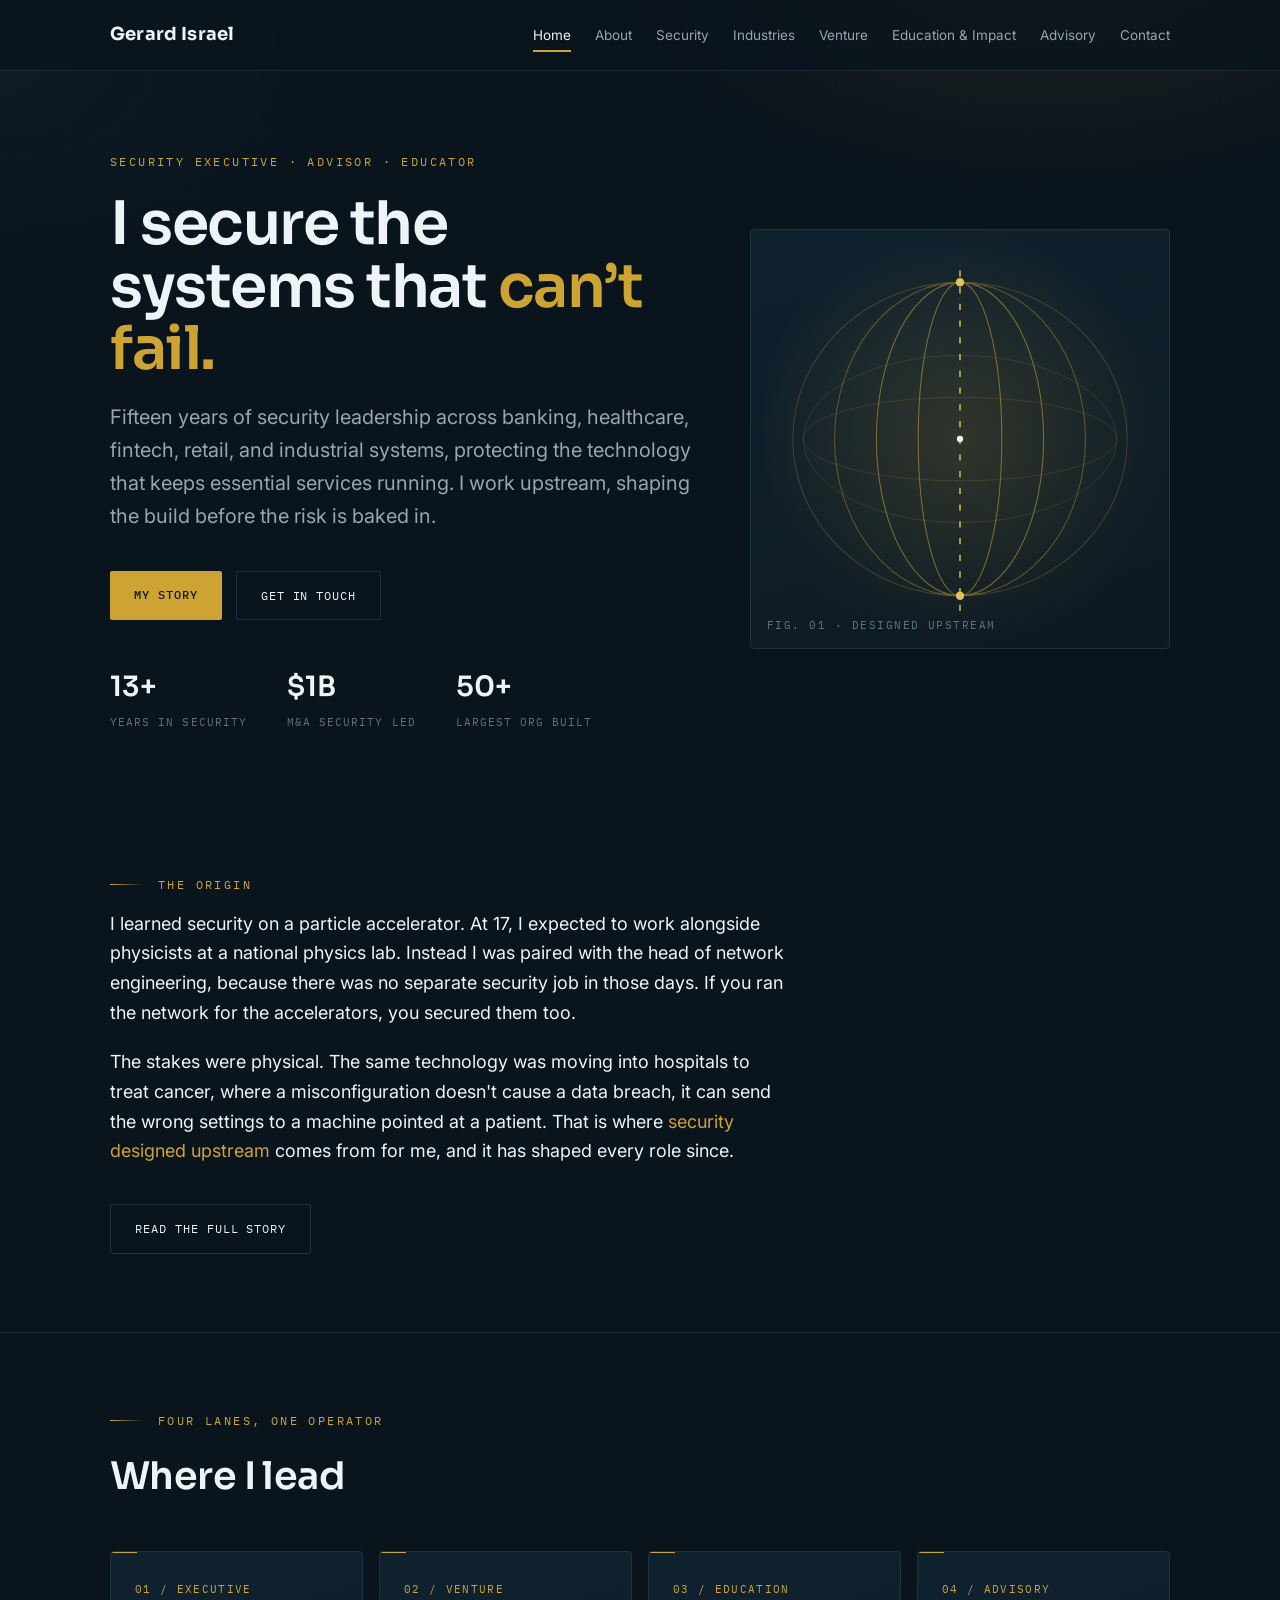
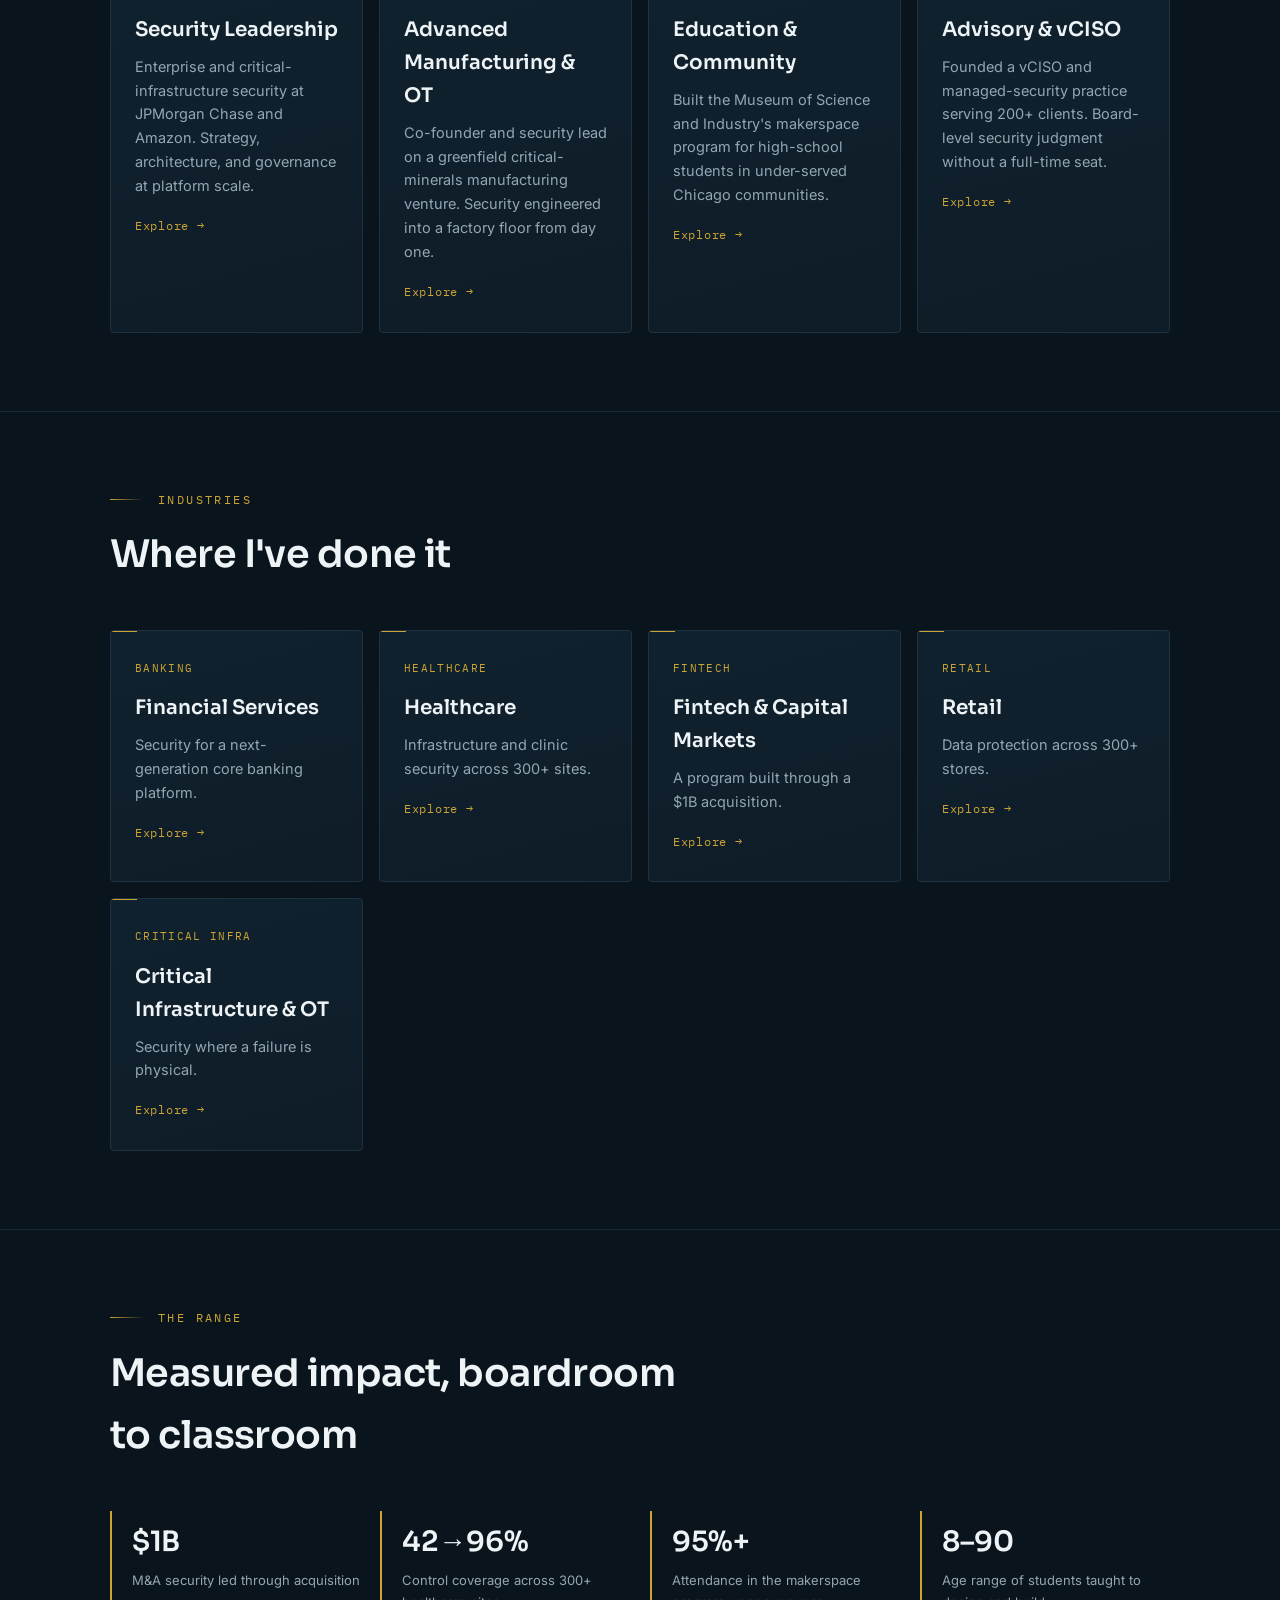
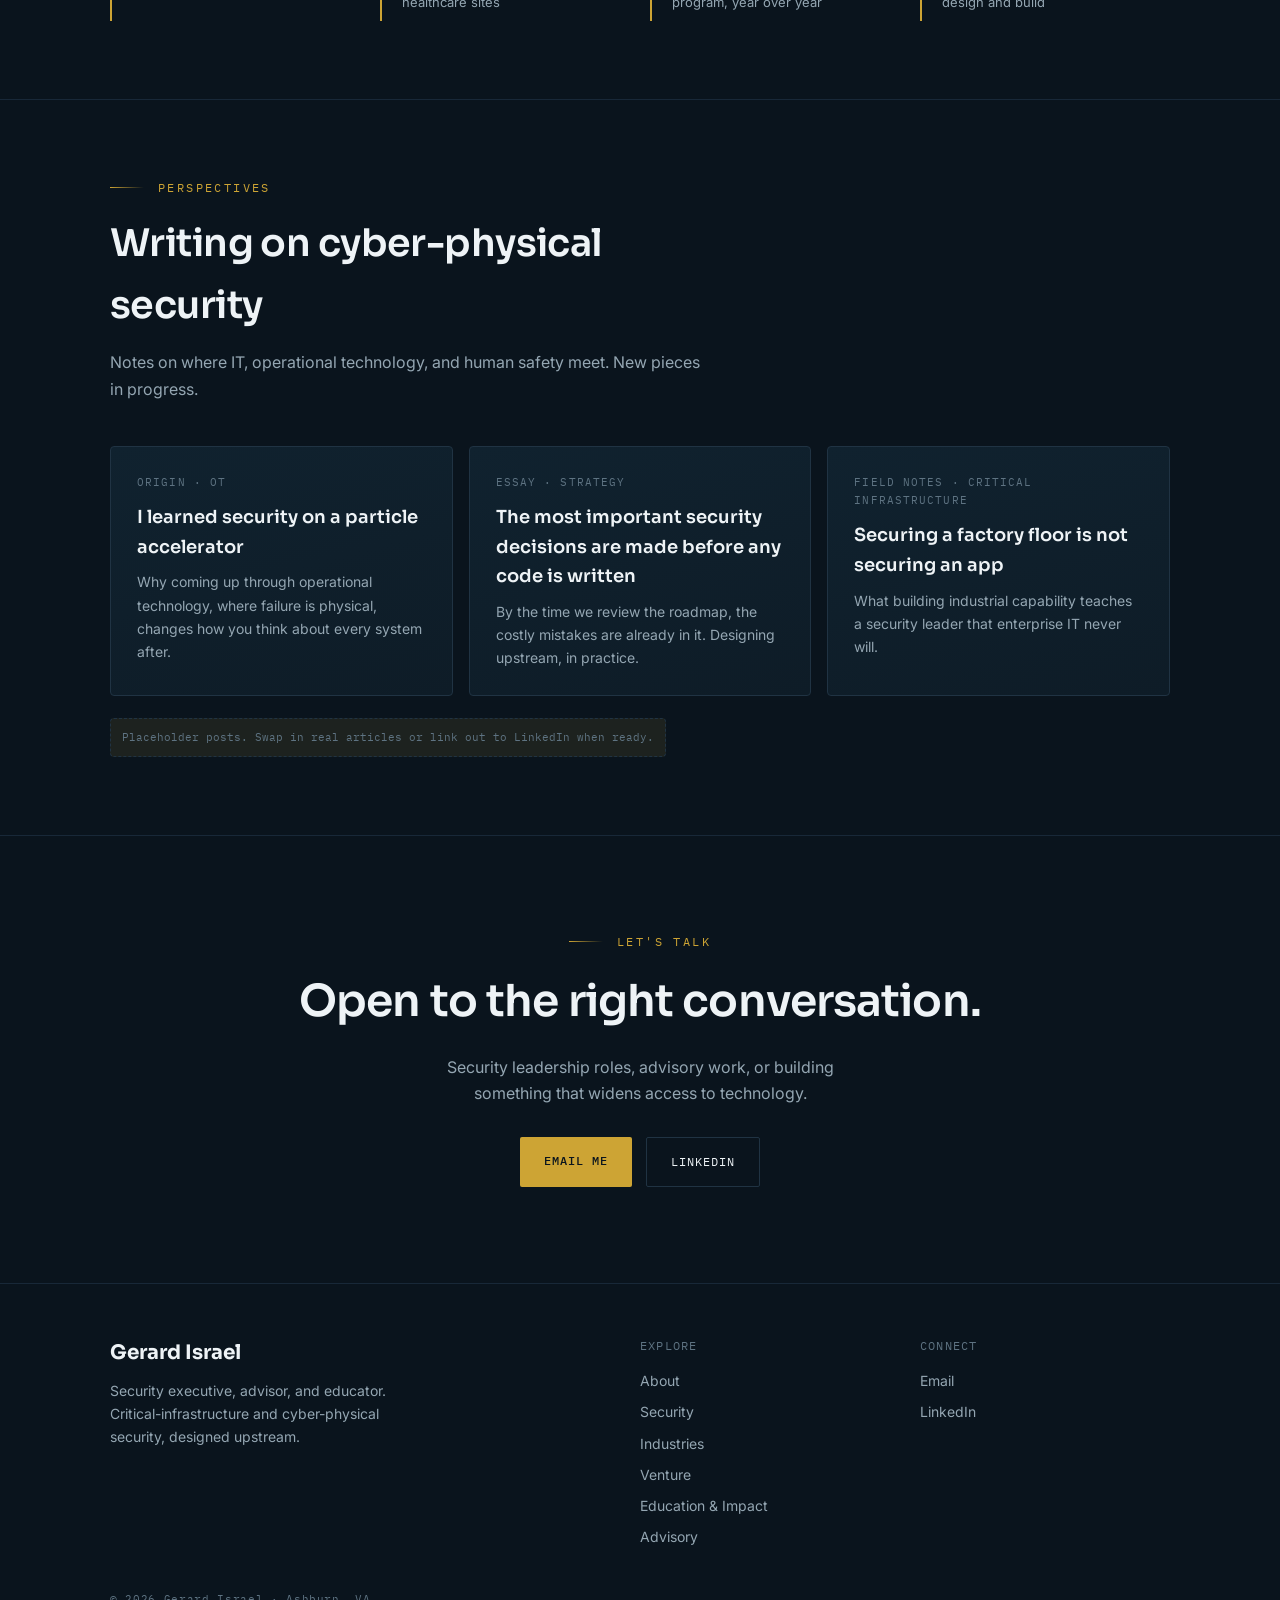
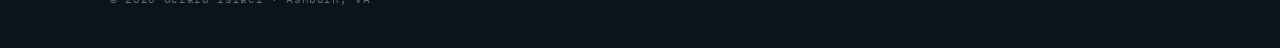
==== commit aed892df: "Add files via upload" ====
--- a/index.html
+++ b/index.html
@@ -5,9 +5,21 @@
 <meta name="viewport" content="width=device-width, initial-scale=1.0" />
 <title>Gerard Israel · Security Leader, Advisor, Educator</title>
 <meta name="description" content="Gerard Israel: security executive, advisor, and educator across financial services, healthcare, fintech, and critical infrastructure." />
+<meta property="og:title" content="Gerard Israel · Security Leader, Advisor, Educator" />
+<meta property="og:description" content="Gerard Israel: security executive, advisor, and educator across financial services, healthcare, fintech, and critical infrastructure." />
+<meta property="og:url" content="https://gerardisrael.com/" />
+<meta property="og:type" content="website" />
+<meta property="og:image" content="https://gerardisrael.com/gerard-israel-og.png" />
+<meta property="og:image:width" content="1200" />
+<meta property="og:image:height" content="630" />
+<meta name="twitter:card" content="summary_large_image" />
+<meta name="twitter:image" content="https://gerardisrael.com/gerard-israel-og.png" />
 <link rel="preconnect" href="https://fonts.googleapis.com">
 <link rel="preconnect" href="https://fonts.gstatic.com" crossorigin>
 <link href="https://fonts.googleapis.com/css2?family=Sora:wght@400;500;600;700&family=Inter:wght@400;500;600&family=IBM+Plex+Mono:wght@400;500&display=swap" rel="stylesheet">
+<link rel="icon" href="/favicon.ico" sizes="any" />
+<link rel="icon" type="image/png" href="/favicon.png" />
+<link rel="apple-touch-icon" href="/apple-touch-icon.png" />
 <link rel="stylesheet" href="style.css">
 </head>
 <body>
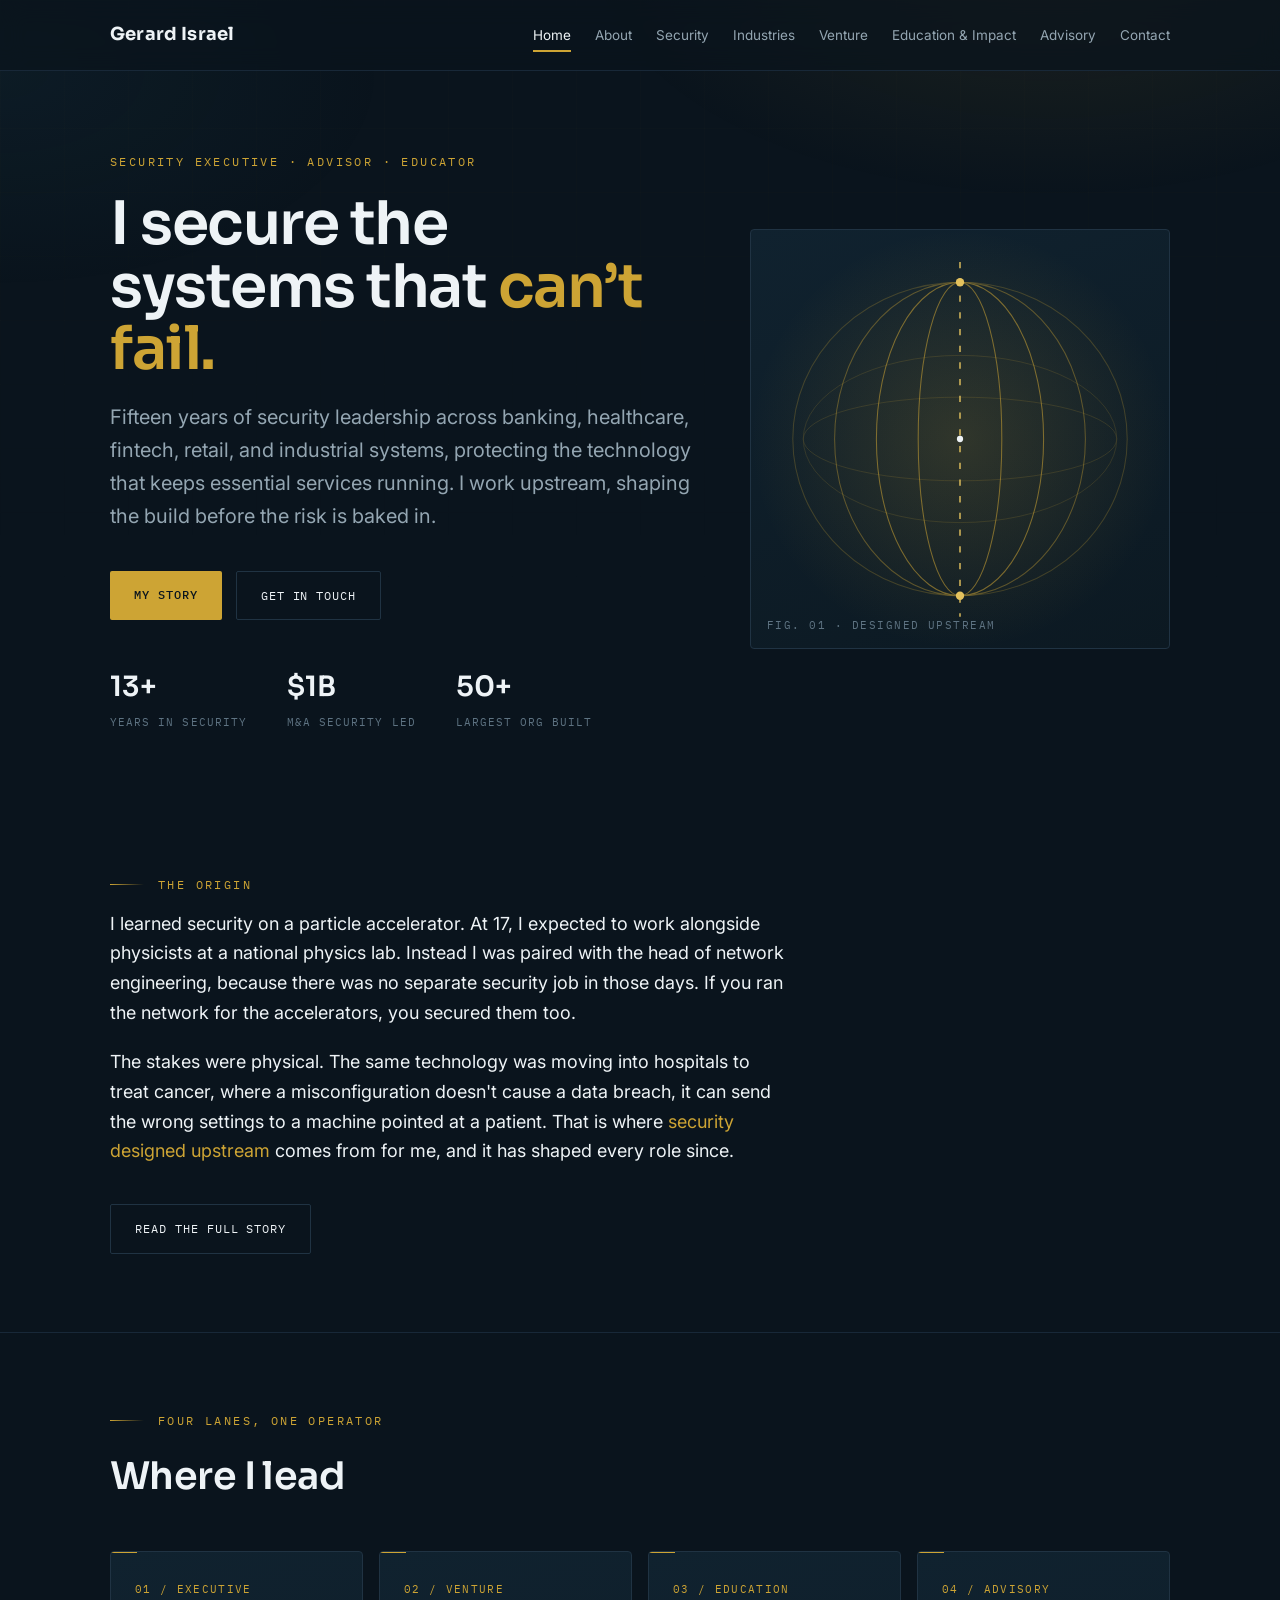
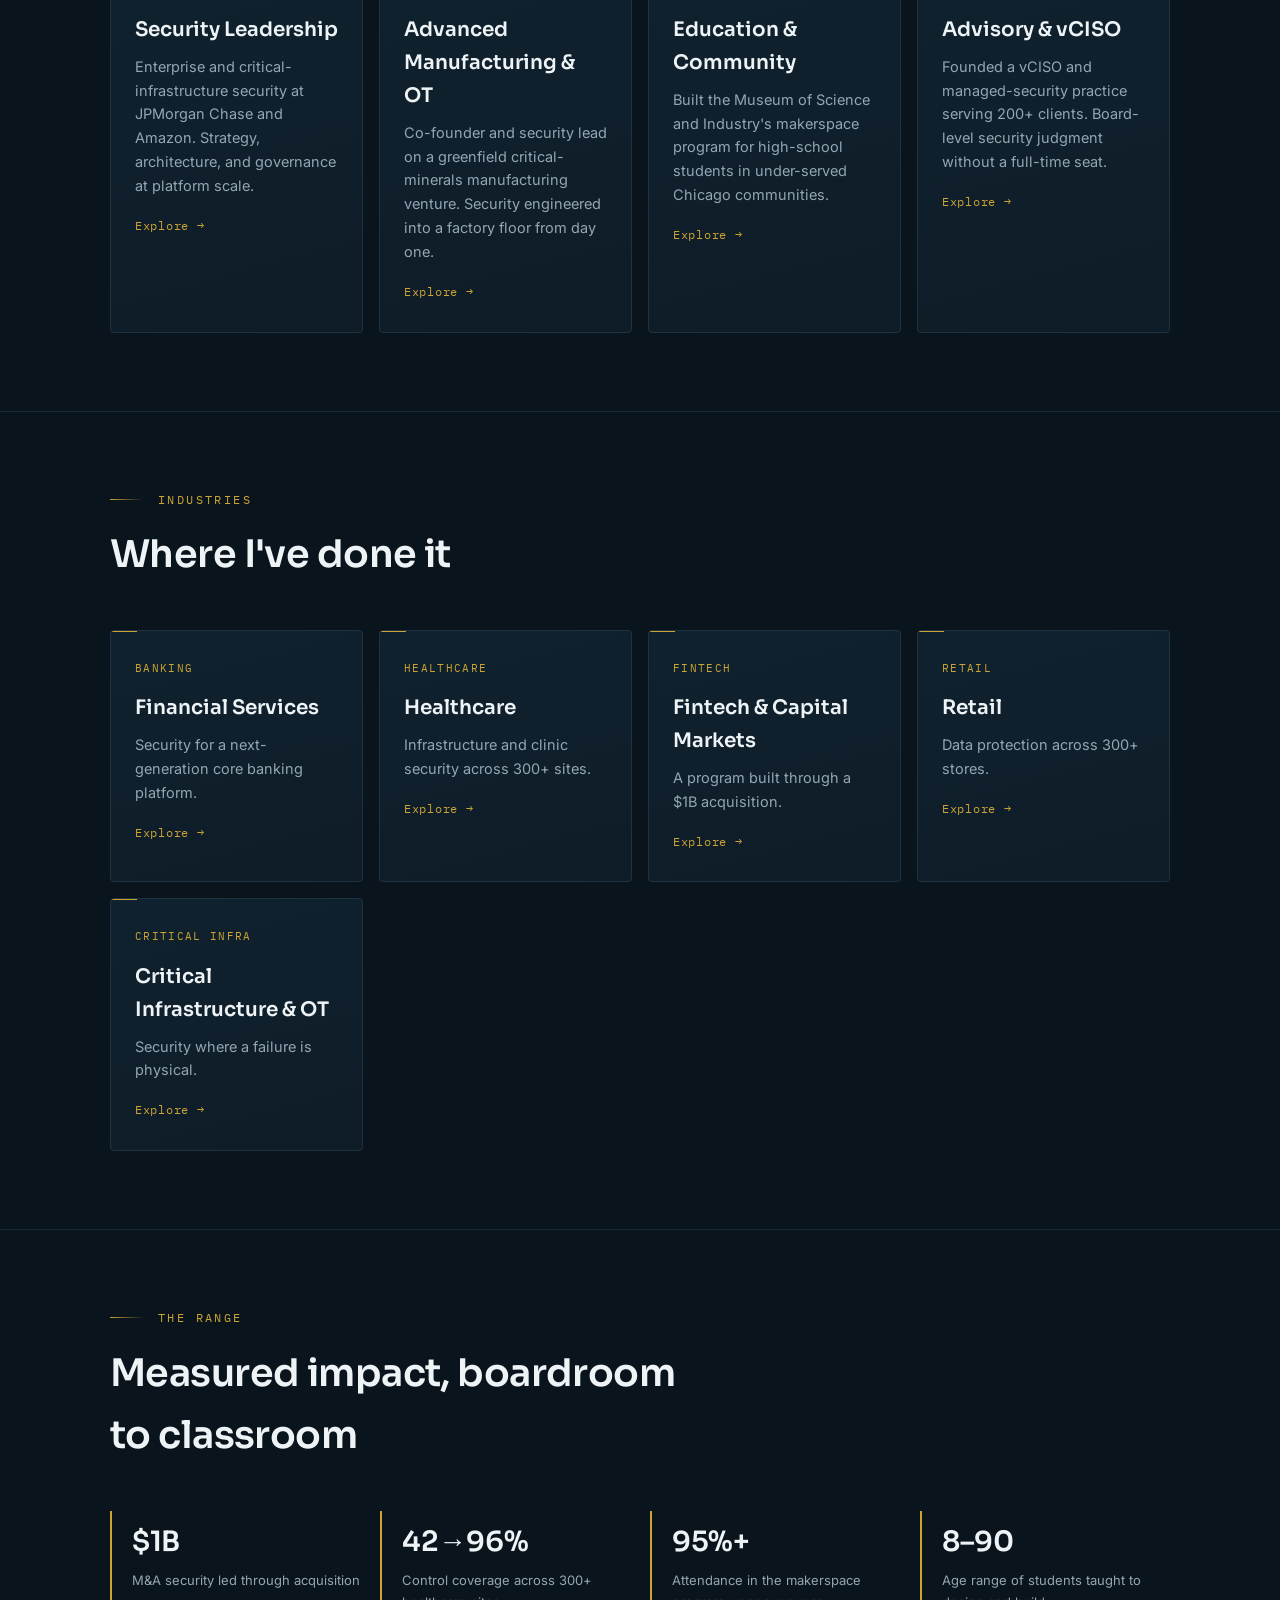
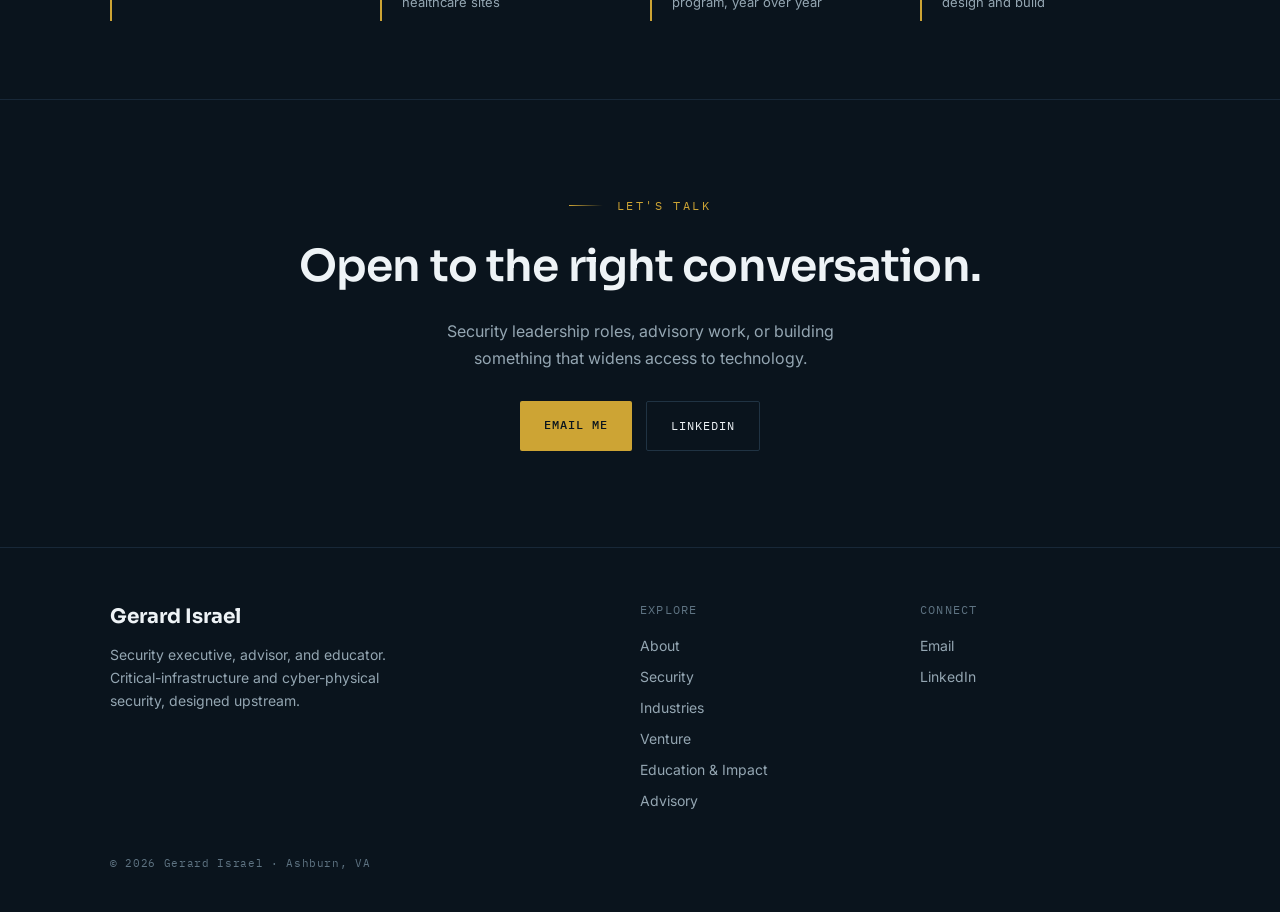
==== commit 545e0b16: "Add files via upload" ====
--- a/index.html
+++ b/index.html
@@ -165,22 +165,6 @@
   </div>
 </section>
 
-<section class="block">
-  <div class="wrap">
-    <div class="sec-head reveal">
-      <div class="kicker">Perspectives</div>
-      <h2>Writing on cyber-physical security</h2>
-      <p>Notes on where IT, operational technology, and human safety meet. New pieces in progress.</p>
-    </div>
-    <div class="plist">
-      <div class="post reveal"><div class="meta">Origin · OT</div><h3>I learned security on a particle accelerator</h3><p>Why coming up through operational technology, where failure is physical, changes how you think about every system after.</p></div>
-      <div class="post reveal"><div class="meta">Essay · Strategy</div><h3>The most important security decisions are made before any code is written</h3><p>By the time we review the roadmap, the costly mistakes are already in it. Designing upstream, in practice.</p></div>
-      <div class="post reveal"><div class="meta">Field notes · Critical infrastructure</div><h3>Securing a factory floor is not securing an app</h3><p>What building industrial capability teaches a security leader that enterprise IT never will.</p></div>
-    </div>
-    <div class="flag reveal" style="margin-top:22px;">Placeholder posts. Swap in real articles or link out to LinkedIn when ready.</div>
-  </div>
-</section>
-
 <section class="contact" id="contact">
   <div class="wrap">
     <div class="kicker" style="justify-content:center;">Let's talk</div>
